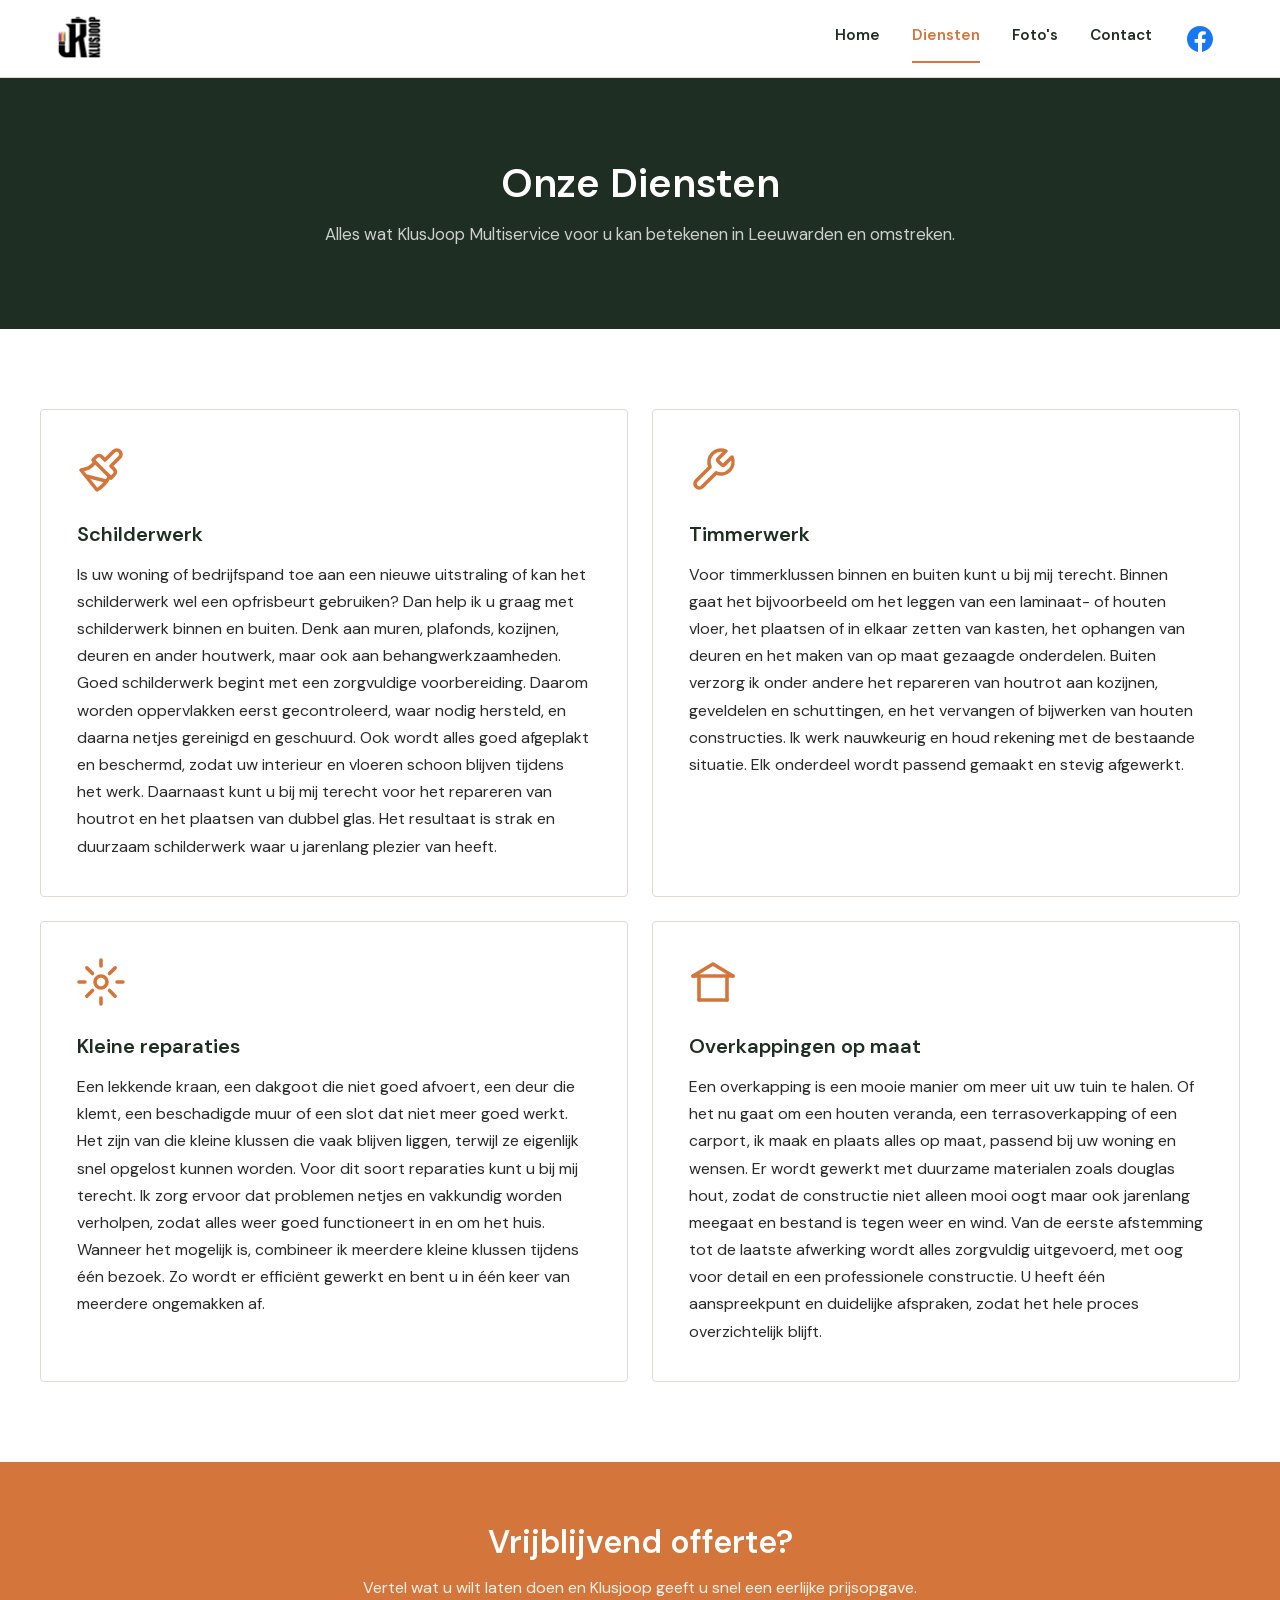
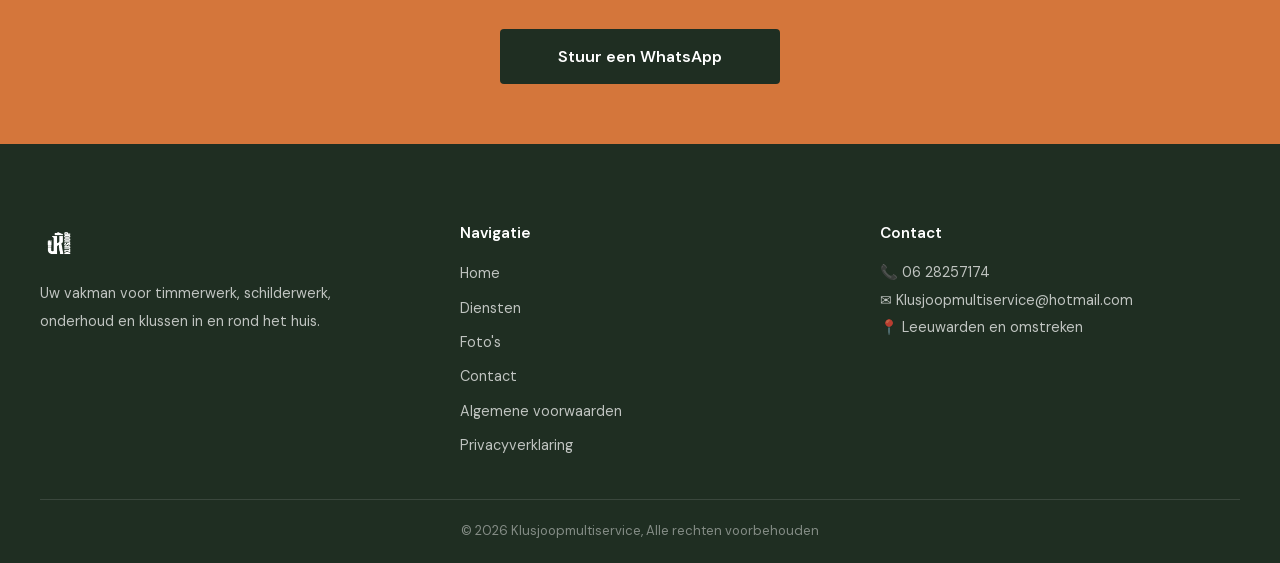
==== diensten.html @ 821d4076 "Initial commit — KlusJoop website productie-klaar - Statische HTML-website voor KlusJoop Multiservic" ====
<!DOCTYPE html>
<html lang="nl">
<head>
  <meta charset="UTF-8">
  <meta name="viewport" content="width=device-width, initial-scale=1.0">
  <meta name="description" content="KlusJoop biedt schilderwerk, timmerwerk, kleine reparaties en overkappingen in Leeuwarden. Vakwerk tegen eerlijke prijs. Vraag vrijblijvend een offerte aan.">
  <title>Schilderwerk &amp; Overkappingen in Leeuwarden | KlusJoop</title>
  <meta name="robots" content="index, follow">
  <link rel="canonical" href="https://klusjoop.nl/diensten.html">
  <meta property="og:type" content="website">
  <meta property="og:title" content="Diensten | KlusJoop Leeuwarden">
  <meta property="og:description" content="Schilderwerk, timmerwerk, overkappingen en reparaties in Leeuwarden. Vakwerk voor een eerlijke prijs.">
  <meta property="og:image" content="https://klusjoop.nl/images/logo.png">
  <meta property="og:url" content="https://klusjoop.nl/diensten.html">
  <link rel="icon" type="image/png" href="images/logo.png">
  <link rel="stylesheet" href="style.css">
  <script type="application/ld+json">
  {
    "@context": "https://schema.org",
    "@type": "HomeAndConstructionBusiness",
    "name": "KlusJoop Multiservice",
    "url": "https://klusjoop.nl",
    "telephone": "+31628257174",
    "email": "Klusjoopmultiservice@hotmail.com",
    "openingHours": "Mo-Fr 08:00-17:00",
    "address": {
      "@type": "PostalAddress",
      "addressLocality": "Leeuwarden",
      "addressCountry": "NL"
    },
    "areaServed": "Leeuwarden",
    "description": "KlusJoop Multiservice is uw vakman in Leeuwarden voor schilderwerk, timmerwerk en overkappingen.",
    "priceRange": "€€",
    "sameAs": ["https://www.facebook.com/p/Klus-Joop-61556157629900/"]
  }
  </script>
</head>
<body>

  <!-- NAVIGATIE -->
  <nav class="nav">
    <div class="nav-inner">
      <a href="index.html" class="nav-logo">
        <img src="images/logo.png" alt="KlusJoop logo — klusbedrijf in Leeuwarden" width="300" height="300">
      </a>
      <div class="nav-rechts">
        <ul class="nav-links">
          <li><a href="index.html">Home</a></li>
          <li><a href="diensten.html" class="actief">Diensten</a></li>
          <li><a href="projecten.html">Foto's</a></li>
          <li><a href="contact.html">Contact</a></li>
        </ul>
        <button class="hamburger" aria-label="Menu openen" aria-expanded="false" aria-controls="mobiel-menu">&#9776;</button>
        <a href="https://www.facebook.com/p/Klus-Joop-61556157629900/" class="nav-fb" target="_blank" rel="noopener noreferrer" aria-label="Klusjoop op Facebook">
          <svg xmlns="http://www.w3.org/2000/svg" viewBox="0 0 24 24" fill="currentColor" aria-hidden="true">
            <path d="M24 12.073c0-6.627-5.373-12-12-12s-12 5.373-12 12c0 5.99 4.388 10.954 10.125 11.854v-8.385H7.078v-3.47h3.047V9.43c0-3.007 1.792-4.669 4.533-4.669 1.312 0 2.686.235 2.686.235v2.953H15.83c-1.491 0-1.956.925-1.956 1.874v2.25h3.328l-.532 3.47h-2.796v8.385C19.612 23.027 24 18.062 24 12.073z"/>
          </svg>
        </a>
      </div>
    </div>
  </nav>

  <!-- Mobiel menu -->
  <div class="mobiel-menu" id="mobiel-menu" role="dialog" aria-modal="true" aria-label="Navigatiemenu">
    <button class="mobiel-sluiten" aria-label="Menu sluiten">&#10005;</button>
    <ul>
      <li><a href="index.html">Home</a></li>
      <li><a href="diensten.html" class="actief">Diensten</a></li>
      <li><a href="projecten.html">Foto's</a></li>
      <li><a href="contact.html">Contact</a></li>
      <li><a href="algemene-voorwaarden.html">Algemene voorwaarden</a></li>
    </ul>
  </div>

  <!-- PAGINA-HEADER -->
  <header class="pagina-header">
    <h1>Onze Diensten</h1>
    <p>Alles wat KlusJoop Multiservice voor u kan betekenen in Leeuwarden en omstreken.</p>
  </header>

  <!-- DIENSTEN UITGEBREID -->
  <section class="diensten-sectie">
    <div class="diensten-sectie-inner">

      <div class="dienst-uitgebreid">
        <svg xmlns="http://www.w3.org/2000/svg" viewBox="0 0 24 24" fill="none" stroke="currentColor" stroke-width="1.8" stroke-linecap="round" stroke-linejoin="round" aria-hidden="true">
          <path d="M18.37 2.63 14 7l-1.59-1.59a2 2 0 0 0-2.82 0L8 7l9 9 1.59-1.59a2 2 0 0 0 0-2.82L17 10l4.37-4.37a2.12 2.12 0 0 0-3-3z"/>
          <path d="M9 8c-2 3-4 3.5-7 4l8 10c2-1 6-5 6-7"/>
          <path d="M14.5 17.5 4.5 15"/>
        </svg>
        <h2>Schilderwerk</h2>
        <p>Is uw woning of bedrijfspand toe aan een nieuwe uitstraling of kan het schilderwerk wel een opfrisbeurt gebruiken? Dan help ik u graag met schilderwerk binnen en buiten. Denk aan muren, plafonds, kozijnen, deuren en ander houtwerk, maar ook aan behangwerkzaamheden. Goed schilderwerk begint met een zorgvuldige voorbereiding. Daarom worden oppervlakken eerst gecontroleerd, waar nodig hersteld, en daarna netjes gereinigd en geschuurd. Ook wordt alles goed afgeplakt en beschermd, zodat uw interieur en vloeren schoon blijven tijdens het werk. Daarnaast kunt u bij mij terecht voor het repareren van houtrot en het plaatsen van dubbel glas. Het resultaat is strak en duurzaam schilderwerk waar u jarenlang plezier van heeft.</p>
      </div>

      <div class="dienst-uitgebreid">
        <svg xmlns="http://www.w3.org/2000/svg" viewBox="0 0 24 24" fill="none" stroke="currentColor" stroke-width="1.8" stroke-linecap="round" stroke-linejoin="round" aria-hidden="true">
          <path d="M14.7 6.3a1 1 0 0 0 0 1.4l1.6 1.6a1 1 0 0 0 1.4 0l3.77-3.77a6 6 0 0 1-7.94 7.94l-6.91 6.91a2.12 2.12 0 0 1-3-3l6.91-6.91a6 6 0 0 1 7.94-7.94l-3.76 3.76z"/>
        </svg>
        <h2>Timmerwerk</h2>
        <p>Voor timmerklussen binnen en buiten kunt u bij mij terecht. Binnen gaat het bijvoorbeeld om het leggen van een laminaat- of houten vloer, het plaatsen of in elkaar zetten van kasten, het ophangen van deuren en het maken van op maat gezaagde onderdelen. Buiten verzorg ik onder andere het repareren van houtrot aan kozijnen, geveldelen en schuttingen, en het vervangen of bijwerken van houten constructies. Ik werk nauwkeurig en houd rekening met de bestaande situatie. Elk onderdeel wordt passend gemaakt en stevig afgewerkt.</p>
      </div>

      <div class="dienst-uitgebreid">
        <svg xmlns="http://www.w3.org/2000/svg" viewBox="0 0 24 24" fill="none" stroke="currentColor" stroke-width="1.8" stroke-linecap="round" stroke-linejoin="round" aria-hidden="true">
          <circle cx="12" cy="12" r="3"/>
          <path d="M19.07 4.93 16.24 7.76M4.93 4.93l2.83 2.83m8.49 8.49 2.83 2.83M4.93 19.07l2.83-2.83"/>
          <path d="M12 1v3m0 16v3M1 12h3m16 0h3"/>
        </svg>
        <h2>Kleine reparaties</h2>
        <p>Een lekkende kraan, een dakgoot die niet goed afvoert, een deur die klemt, een beschadigde muur of een slot dat niet meer goed werkt. Het zijn van die kleine klussen die vaak blijven liggen, terwijl ze eigenlijk snel opgelost kunnen worden. Voor dit soort reparaties kunt u bij mij terecht. Ik zorg ervoor dat problemen netjes en vakkundig worden verholpen, zodat alles weer goed functioneert in en om het huis. Wanneer het mogelijk is, combineer ik meerdere kleine klussen tijdens één bezoek. Zo wordt er efficiënt gewerkt en bent u in één keer van meerdere ongemakken af.</p>
      </div>


      <div class="dienst-uitgebreid">
        <svg xmlns="http://www.w3.org/2000/svg" viewBox="0 0 24 24" fill="none" stroke="currentColor" stroke-width="1.8" stroke-linecap="round" stroke-linejoin="round" aria-hidden="true">
          <path d="M2 9l10-6 10 6"/>
          <line x1="2" y1="9" x2="22" y2="9"/>
          <line x1="5" y1="9" x2="5" y2="21"/>
          <line x1="19" y1="9" x2="19" y2="21"/>
          <line x1="5" y1="21" x2="19" y2="21"/>
        </svg>
        <h2>Overkappingen op maat</h2>
        <p>Een overkapping is een mooie manier om meer uit uw tuin te halen. Of het nu gaat om een houten veranda, een terrasoverkapping of een carport, ik maak en plaats alles op maat, passend bij uw woning en wensen. Er wordt gewerkt met duurzame materialen zoals douglas hout, zodat de constructie niet alleen mooi oogt maar ook jarenlang meegaat en bestand is tegen weer en wind. Van de eerste afstemming tot de laatste afwerking wordt alles zorgvuldig uitgevoerd, met oog voor detail en een professionele constructie. U heeft één aanspreekpunt en duidelijke afspraken, zodat het hele proces overzichtelijk blijft.</p>
      </div>

    </div>
  </section>

  <!-- CTA -->
  <section class="diensten-cta">
    <h2>Vrijblijvend offerte?</h2>
    <p>Vertel wat u wilt laten doen en Klusjoop geeft u snel een eerlijke prijsopgave.</p>
    <a href="https://wa.me/31628257174" class="btn" target="_blank" rel="noopener noreferrer" style="background-color:var(--kleur-primair);color:#fff;max-width:280px;margin:0 auto;">Stuur een WhatsApp</a>
  </section>

  <!-- FOOTER -->
  <footer class="footer">
    <div class="footer-inner">
      <div class="footer-kolom">
        <div class="footer-logo">
          <img src="images/logo.png" alt="KlusJoop logo — klusbedrijf in Leeuwarden" width="300" height="300">
        </div>
        <p>Uw vakman voor timmerwerk, schilderwerk, onderhoud en klussen in en rond het huis.</p>
      </div>
      <div class="footer-kolom">
        <h4>Navigatie</h4>
        <ul>
          <li><a href="index.html">Home</a></li>
          <li><a href="diensten.html">Diensten</a></li>
          <li><a href="projecten.html">Foto's</a></li>
          <li><a href="contact.html">Contact</a></li>
          <li><a href="algemene-voorwaarden.html">Algemene voorwaarden</a></li>
          <li><a href="privacyverklaring.html">Privacyverklaring</a></li>
        </ul>
      </div>
      <div class="footer-kolom">
        <h4>Contact</h4>
        <p>&#128222; 06 28257174</p>
        <p>&#9993; Klusjoopmultiservice@hotmail.com</p>
        <p>&#128205; Leeuwarden en omstreken</p>
      </div>
    </div>
    <div class="footer-bottom">
      &copy; <span id="jaar"></span> Klusjoopmultiservice, Alle rechten voorbehouden
    </div>
  </footer>

  <script src="script.js"></script>
<script>document.getElementById("jaar").textContent = new Date().getFullYear();</script>
</body>
</html>
---- style.css ----
/* ===========================================
   KLUSJOOP — STYLESHEET
   Mobile-first, vanilla CSS3
   =========================================== */

/* --- Zelfgehoste fonts (AVG-compliant, geen Google Fonts CDN) --- */
@font-face {
  font-family: 'DM Sans';
  font-style: normal;
  font-weight: 400;
  font-display: swap;
  src: url('fonts/dm-sans-latin-ext.woff2') format('woff2');
  unicode-range: U+0100-02BA, U+02BD-02C5, U+02C7-02CC, U+02CE-02D7, U+02DD-02FF, U+0304, U+0308, U+0329, U+1D00-1DBF, U+1E00-1E9F, U+1EF2-1EFF, U+2020, U+20A0-20AB, U+20AD-20C0, U+2113, U+2C60-2C7F, U+A720-A7FF;
}
@font-face {
  font-family: 'DM Sans';
  font-style: normal;
  font-weight: 400;
  font-display: swap;
  src: url('fonts/dm-sans-latin.woff2') format('woff2');
  unicode-range: U+0000-00FF, U+0131, U+0152-0153, U+02BB-02BC, U+02C6, U+02DA, U+02DC, U+0304, U+0308, U+0329, U+2000-206F, U+20AC, U+2122, U+2191, U+2193, U+2212, U+2215, U+FEFF, U+FFFD;
}
@font-face {
  font-family: 'DM Sans';
  font-style: normal;
  font-weight: 600;
  font-display: swap;
  src: url('fonts/dm-sans-latin-ext.woff2') format('woff2');
  unicode-range: U+0100-02BA, U+02BD-02C5, U+02C7-02CC, U+02CE-02D7, U+02DD-02FF, U+0304, U+0308, U+0329, U+1D00-1DBF, U+1E00-1E9F, U+1EF2-1EFF, U+2020, U+20A0-20AB, U+20AD-20C0, U+2113, U+2C60-2C7F, U+A720-A7FF;
}
@font-face {
  font-family: 'DM Sans';
  font-style: normal;
  font-weight: 600;
  font-display: swap;
  src: url('fonts/dm-sans-latin.woff2') format('woff2');
  unicode-range: U+0000-00FF, U+0131, U+0152-0153, U+02BB-02BC, U+02C6, U+02DA, U+02DC, U+0304, U+0308, U+0329, U+2000-206F, U+20AC, U+2122, U+2191, U+2193, U+2212, U+2215, U+FEFF, U+FFFD;
}

/* --- Custom Properties --- */
:root {
  --kleur-achtergrond: #FFFFFF;
  --kleur-primair:     #1F2E22;
  --kleur-accent:      #D4763B;
  --kleur-tekst:       #2A2A2A;
  --kleur-licht:       #F5F2ED;
  --kleur-nav:         #FFFFFF;
  --kleur-nav-tekst:   #1F2E22;
  --kleur-donker:      #1F2E22;
  --container-max:     1200px;
}

/* --- Reset & Base --- */
*, *::before, *::after {
  box-sizing: border-box;
  margin: 0;
  padding: 0;
}

html {
  scroll-behavior: smooth;
}

body {
  font-family: 'DM Sans', sans-serif;
  font-size: 16px;
  line-height: 1.7;
  color: var(--kleur-tekst);
  background-color: var(--kleur-achtergrond);
  overflow-x: hidden;
}

img {
  max-width: 100%;
  height: auto;
  display: block;
}

a {
  text-decoration: none;
  color: inherit;
}

ul { list-style: none; }

h1, h2, h3, h4 {
  line-height: 1.25;
  color: var(--kleur-primair);
}

h1 { font-size: 1.8rem; font-weight: 600; }
h2 { font-size: 1.5rem; font-weight: 600; }
h3 { font-size: 1.15rem; font-weight: 600; }

/* --- Container --- */
.container {
  width: 100%;
  max-width: var(--container-max);
  margin: 0 auto;
  padding: 0 20px;
}

/* --- Buttons --- */
.btn {
  display: inline-flex;
  align-items: center;
  justify-content: center;
  padding: 14px 28px;
  border-radius: 4px;
  font-family: 'DM Sans', sans-serif;
  font-size: 1rem;
  font-weight: 600;
  cursor: pointer;
  border: none;
  text-align: center;
  min-height: 48px;
  width: 100%;
  transition: opacity 0.2s ease;
}

.btn:hover { opacity: 0.85; }

.btn-primair {
  background-color: var(--kleur-accent);
  color: #FFFFFF;
}

.btn-secundair {
  background-color: transparent;
  color: #FFFFFF;
  border: 2px solid #FFFFFF;
}

/* ===========================================
   NAVIGATIE
   =========================================== */

.nav {
  position: sticky;
  top: 0;
  z-index: 1000;
  background-color: var(--kleur-nav);
  border-bottom: 1px solid #E0DAD2;
}

.nav-inner {
  max-width: var(--container-max);
  margin: 0 auto;
  padding: 0 20px 0 4px;
  display: flex;
  align-items: center;
  justify-content: space-between;
  height: 77px;
}

.nav-logo img {
  height: 74px;
  width: auto;
}

.nav-rechts {
  display: flex;
  align-items: center;
  gap: 4px;
}

.nav-links { display: none; }

.nav-fb {
  display: flex;
  align-items: center;
  justify-content: center;
  min-height: 48px;
  min-width: 40px;
  color: #1877F2;
  border-radius: 4px;
  margin-left: 24px;
  transition: opacity 0.2s;
}

.nav-fb:hover { opacity: 0.75; }

.nav-fb svg {
  width: 26px;
  height: 26px;
}

.hamburger {
  background: none;
  border: none;
  cursor: pointer;
  font-size: 1.6rem;
  color: var(--kleur-nav-tekst);
  min-height: 48px;
  min-width: 48px;
  display: flex;
  align-items: center;
  justify-content: flex-end;
}

/* Mobile fullscreen menu */
.mobiel-menu {
  position: fixed;
  inset: 0;
  background-color: var(--kleur-primair);
  z-index: 2000;
  display: flex;
  flex-direction: column;
  align-items: center;
  justify-content: center;
  transform: translateY(-100%);
  transition: transform 0.35s cubic-bezier(0.4, 0, 0.2, 1);
}

.mobiel-menu.open { transform: translateY(0); }

.mobiel-sluiten {
  position: absolute;
  top: 16px;
  right: 20px;
  background: none;
  border: none;
  color: #FFFFFF;
  font-size: 2rem;
  cursor: pointer;
  min-height: 48px;
  min-width: 48px;
  display: flex;
  align-items: center;
  justify-content: center;
}

.mobiel-menu ul {
  display: flex;
  flex-direction: column;
  align-items: center;
  gap: 36px;
}

.mobiel-menu ul a {
  color: #FFFFFF;
  font-size: 1.5rem;
  font-weight: 600;
  min-height: 48px;
  display: flex;
  align-items: center;
  transition: color 0.2s;
}

.mobiel-menu ul a.actief,
.mobiel-menu ul a:hover { color: var(--kleur-accent); }

/* ===========================================
   HERO
   =========================================== */

.hero {
  position: relative;
  min-height: 85vh;
  background-color: #1F2E22;
  display: flex;
  align-items: center;
  overflow: hidden;
}

.hero-bg {
  position: absolute;
  inset: 0;
  background-size: cover;
  background-position: center 30%;
  opacity: 0.75;
  filter: brightness(1.1) contrast(1.05) saturate(1.15);
}

.hero-content {
  position: relative;
  z-index: 1;
  width: 100%;
  max-width: var(--container-max);
  margin: 0 auto;
  padding: 80px 20px;
}

.hero-tekst {
  display: inline-block;
  background: rgba(0, 0, 0, 0.45);
  backdrop-filter: blur(4px);
  -webkit-backdrop-filter: blur(4px);
  border-radius: 12px;
  padding: 36px 40px;
  max-width: 620px;
}

.hero-label {
  display: inline-block;
  color: var(--kleur-accent);
  font-size: 1.05rem;
  font-weight: 600;
  letter-spacing: 0.08em;
  margin-bottom: 16px;
}

.hero h1 {
  color: #FFFFFF;
  margin-bottom: 20px;
}

.hero-subtitel {
  color: rgba(255,255,255,0.82);
  font-size: 1.1rem;
  margin-bottom: 40px;
  max-width: 540px;
}

.hero-knoppen {
  display: flex;
  flex-direction: column;
  gap: 12px;
}

/* ===========================================
   INTRODUCTIE
   =========================================== */

.intro {
  background-color: #FFFFFF;
  padding: 60px 20px;
}

.intro-inner {
  max-width: var(--container-max);
  margin: 0 auto;
  display: flex;
  flex-direction: column;
  gap: 40px;
}

.intro-tekst h2 { margin-bottom: 20px; }

.intro-tekst p {
  margin-bottom: 16px;
  color: var(--kleur-tekst);
}

.intro-tekst p:last-child { margin-bottom: 0; }

.intro-afbeelding img {
  width: 100%;
  border: 1px solid #E0DAD2;
  border-radius: 4px;
}

/* ===========================================
   USP-BALK
   =========================================== */

.usp {
  background-color: var(--kleur-licht);
  padding: 60px 20px;
}

.usp-inner {
  max-width: var(--container-max);
  margin: 0 auto;
  display: flex;
  flex-direction: column;
  gap: 40px;
}

.usp-blok {
  display: flex;
  flex-direction: column;
  gap: 12px;
}

.usp-blok svg {
  width: 44px;
  height: 44px;
  color: var(--kleur-accent);
  flex-shrink: 0;
}

.usp-blok h3 { color: var(--kleur-primair); }

.usp-blok p {
  color: var(--kleur-tekst);
  font-size: 0.95rem;
}

/* ===========================================
   DIENSTEN PREVIEW
   =========================================== */

.diensten-preview {
  background-color: #FFFFFF;
  padding: 60px 20px;
}

.diensten-preview-inner {
  max-width: var(--container-max);
  margin: 0 auto;
}

.diensten-preview > .diensten-preview-inner > h2,
.diensten-preview-inner h2 { margin-bottom: 40px; }

.diensten-grid {
  display: grid;
  grid-template-columns: 1fr;
  gap: 16px;
  margin-bottom: 40px;
}

.dienst-kaart {
  background: #FFFFFF;
  border: 1px solid #E0DAD2;
  padding: 32px;
  border-radius: 4px;
}

.dienst-kaart svg {
  width: 40px;
  height: 40px;
  color: var(--kleur-accent);
  margin-bottom: 16px;
}

.dienst-kaart h3 {
  margin-bottom: 8px;
  color: var(--kleur-primair);
}

.dienst-kaart p {
  font-size: 0.9rem;
  color: var(--kleur-tekst);
}

.diensten-preview-cta { text-align: center; }

/* ===========================================
   PROJECTEN PREVIEW
   =========================================== */

.projecten-preview {
  background-color: var(--kleur-licht);
  padding: 60px 20px;
}

.projecten-preview-inner {
  max-width: var(--container-max);
  margin: 0 auto;
}

.projecten-preview-inner h2 { margin-bottom: 40px; }

.projecten-grid {
  display: grid;
  grid-template-columns: 1fr;
  gap: 16px;
  margin-bottom: 40px;
}

.project-foto {
  aspect-ratio: 1/1;
  overflow: hidden;
  border-radius: 4px;
}

.project-foto img {
  width: 100%;
  height: 100%;
  object-fit: cover;
  transition: transform 0.3s ease;
}

.project-foto:hover img { transform: scale(1.04); }

.projecten-preview-cta { text-align: center; }

/* ===========================================
   CTA-BALK
   =========================================== */

.cta-balk {
  background-color: var(--kleur-primair);
  padding: 60px 20px;
  text-align: center;
}

.cta-balk h2 {
  color: #FFFFFF;
  margin-bottom: 12px;
}

.cta-balk p {
  color: rgba(255,255,255,0.8);
  margin-bottom: 32px;
}

/* ===========================================
   FOOTER
   =========================================== */

.footer {
  background-color: var(--kleur-primair);
  padding: 60px 20px 0;
}

.footer-inner {
  max-width: var(--container-max);
  margin: 0 auto;
  display: flex;
  flex-direction: column;
  gap: 40px;
}

.footer-logo img {
  height: 40px;
  width: auto;
  margin-bottom: 16px;
  filter: brightness(0) invert(1);
}

.footer-kolom p,
.footer-kolom a {
  color: rgba(255,255,255,0.72);
  font-size: 0.9rem;
  line-height: 1.9;
}

.footer-kolom h4 {
  color: #FFFFFF;
  font-size: 0.95rem;
  margin-bottom: 16px;
  font-weight: 600;
}

.footer-kolom ul {
  display: flex;
  flex-direction: column;
  gap: 6px;
}

.footer-kolom ul a:hover { color: var(--kleur-accent); }

.footer-bottom {
  max-width: var(--container-max);
  margin: 0 auto;
  border-top: 1px solid rgba(255,255,255,0.12);
  margin-top: 40px;
  padding: 20px 0;
  text-align: center;
  font-size: 0.82rem;
  color: rgba(255,255,255,0.45);
}

/* ===========================================
   PAGINA-HEADER (subpagina's)
   =========================================== */

.pagina-header {
  background-color: var(--kleur-primair);
  padding: 60px 20px;
  text-align: center;
}

.pagina-header h1 { color: #FFFFFF; }

.pagina-header p {
  color: rgba(255,255,255,0.78);
  margin-top: 12px;
  font-size: 1.05rem;
}

/* ===========================================
   DIENSTEN PAGINA
   =========================================== */

.diensten-sectie {
  background-color: #FFFFFF;
  padding: 60px 20px;
}

.diensten-sectie-inner {
  max-width: var(--container-max);
  margin: 0 auto;
  display: grid;
  grid-template-columns: 1fr;
  gap: 24px;
}

.dienst-uitgebreid {
  background: #FFFFFF;
  border: 1px solid #E0DAD2;
  padding: 36px;
  border-radius: 4px;
}

.dienst-uitgebreid svg {
  width: 48px;
  height: 48px;
  color: var(--kleur-accent);
  margin-bottom: 20px;
}

.dienst-uitgebreid h2 {
  font-size: 1.25rem;
  margin-bottom: 14px;
  color: var(--kleur-primair);
}

.diensten-cta {
  background-color: var(--kleur-accent);
  padding: 60px 20px;
  text-align: center;
}

.diensten-cta h2 {
  color: #FFFFFF;
  margin-bottom: 12px;
}

.diensten-cta p {
  color: rgba(255,255,255,0.9);
  margin-bottom: 28px;
}

/* ===========================================
   PROJECTEN PAGINA
   =========================================== */

.projecten-sectie {
  background-color: #f5f5f3;
  padding: 40px 20px 60px;
}

.projecten-sectie-inner {
  max-width: var(--container-max);
  margin: 0 auto;
}

.projecten-volledig-grid {
  display: grid;
  grid-template-columns: 1fr;
  gap: 12px;
}

.project-item {
  overflow: hidden;
  border-radius: 6px;
  cursor: pointer;
  aspect-ratio: 4/3;
  position: relative;
}

.project-item img {
  width: 100%;
  height: 100%;
  object-fit: cover;
  display: block;
  transition: transform 0.35s ease;
}

.project-item:hover img { transform: scale(1.05); }

.project-item:focus,
.project-item:focus-visible {
  outline: 3px solid var(--kleur-accent);
  outline-offset: 3px;
}

.projecten-categorie {
  margin-bottom: 80px;
  background: #fff;
  border: 1px solid #e0ddd8;
  border-radius: 10px;
  padding: 36px 36px 48px;
  box-shadow: 0 2px 10px rgba(0,0,0,0.05);
}

.categorie-titel {
  font-size: 1.25rem;
  font-weight: 600;
  color: var(--kleur-donker);
  margin-top: 0;
  margin-bottom: 20px;
  padding-bottom: 12px;
  border-bottom: 2px solid var(--kleur-accent);
  letter-spacing: 0.01em;
}

.project-placeholder {
  background-color: #f0f0f0;
  border-radius: 4px;
  aspect-ratio: 4/3;
  display: flex;
  align-items: center;
  justify-content: center;
  color: #999;
  font-size: 0.9rem;
  border: 2px dashed #ccc;
}

/* ===========================================
   LIGHTBOX
   =========================================== */

.lightbox {
  display: none;
  position: fixed;
  inset: 0;
  background: rgba(0,0,0,0.93);
  z-index: 9999;
  align-items: center;
  justify-content: center;
}

.lightbox.open { display: flex; }

.lightbox-img {
  max-width: 90vw;
  max-height: 85vh;
  object-fit: contain;
  border-radius: 4px;
}

.lightbox-sluiten {
  position: absolute;
  top: 16px;
  right: 20px;
  background: none;
  border: none;
  color: #FFFFFF;
  font-size: 2rem;
  cursor: pointer;
  min-height: 48px;
  min-width: 48px;
  display: flex;
  align-items: center;
  justify-content: center;
}

.lightbox-pijl {
  position: absolute;
  top: 50%;
  transform: translateY(-50%);
  background: rgba(255,255,255,0.12);
  border: none;
  color: #FFFFFF;
  font-size: 2rem;
  cursor: pointer;
  min-height: 56px;
  min-width: 48px;
  display: flex;
  align-items: center;
  justify-content: center;
  border-radius: 4px;
  transition: background 0.2s;
}

.lightbox-pijl:hover { background: rgba(255,255,255,0.28); }
.lightbox-pijl.links  { left: 12px; }
.lightbox-pijl.rechts { right: 12px; }

/* ===========================================
   CONTACT PAGINA
   =========================================== */

.contact-sectie {
  background-color: #FFFFFF;
  padding: 60px 20px;
}

.contact-inner {
  max-width: var(--container-max);
  margin: 0 auto;
  display: flex;
  flex-direction: column;
  gap: 40px;
}

.contact-formulier h2 { margin-bottom: 24px; }

.formulier-veld {
  display: flex;
  flex-direction: column;
  margin-bottom: 20px;
}

.formulier-veld label {
  font-weight: 600;
  font-size: 0.9rem;
  color: var(--kleur-primair);
  margin-bottom: 6px;
}

.formulier-veld input,
.formulier-veld textarea {
  border: 1px solid #E0DAD2;
  border-radius: 4px;
  padding: 12px 16px;
  font-family: 'DM Sans', sans-serif;
  font-size: 1rem;
  color: var(--kleur-tekst);
  min-height: 48px;
  background-color: #FFFFFF;
  transition: border-color 0.2s;
}

.formulier-veld input:focus,
.formulier-veld textarea:focus {
  outline: 2px solid var(--kleur-accent);
  outline-offset: 2px;
  border-color: var(--kleur-accent);
}

.formulier-veld textarea {
  min-height: unset;
  resize: vertical;
}

.contact-info {
  background-color: var(--kleur-licht);
  padding: 40px;
  border-radius: 4px;
}

.contact-info h3 {
  margin-bottom: 20px;
  color: var(--kleur-primair);
}

.contact-info .btn { margin-bottom: 28px; }

.contact-gegevens {
  display: flex;
  flex-direction: column;
  gap: 10px;
  font-size: 0.95rem;
  color: var(--kleur-tekst);
}

/* ===========================================
   TABLET — min-width: 768px
   =========================================== */

@media (min-width: 768px) {
  h1 { font-size: 2.2rem; }
  h2 { font-size: 1.8rem; }

  .hamburger { display: none; }

  .nav-links {
    display: flex;
    align-items: center;
    gap: 32px;
  }

  .nav-links a {
    color: var(--kleur-nav-tekst);
    font-weight: 600;
    font-size: 0.95rem;
    padding-bottom: 4px;
    border-bottom: 2px solid transparent;
    min-height: 48px;
    display: flex;
    align-items: center;
    transition: color 0.2s, border-color 0.2s;
  }

  .nav-links a:hover,
  .nav-links a.actief {
    color: var(--kleur-accent);
    border-bottom-color: var(--kleur-accent);
  }

  .hero-knoppen {
    flex-direction: row;
    max-width: 460px;
  }

  .hero-knoppen .btn { width: auto; }

  .intro { padding: 80px 20px; }
  .intro-inner {
    flex-direction: row;
    gap: 60px;
    align-items: center;
  }
  .intro-tekst  { flex: 1; }
  .intro-afbeelding { flex: 0 0 36%; }

  .usp { padding: 80px 20px; }
  .usp-inner { flex-direction: row; gap: 40px; }
  .usp-blok  { flex: 1; }

  .diensten-preview { padding: 80px 20px; }
  .diensten-grid { grid-template-columns: repeat(2, 1fr); }

  .projecten-preview { padding: 80px 20px; }
  .projecten-grid { grid-template-columns: repeat(2, 1fr); }

  .cta-balk { padding: 80px 20px; }

  .footer { padding: 80px 20px 0; }
  .footer-inner {
    flex-direction: row;
    gap: 60px;
  }
  .footer-kolom { flex: 1; }

  .pagina-header { padding: 80px 20px; }

  .diensten-sectie { padding: 80px 20px; }
  .diensten-sectie-inner { grid-template-columns: repeat(2, 1fr); }

  .projecten-sectie { padding: 40px 32px 60px; }
  .projecten-volledig-grid { grid-template-columns: repeat(2, 1fr); gap: 14px; }
  .projecten-categorie { padding: 32px; }

  .contact-sectie { padding: 80px 20px; }
  .contact-inner { flex-direction: row; align-items: flex-start; }
  .contact-formulier { flex: 0 0 58%; }
  .contact-info { flex: 1; }
}

/* ===========================================
   DESKTOP — min-width: 1024px
   =========================================== */

@media (min-width: 1024px) {
  h1 { font-size: 2.5rem; }
  h2 { font-size: 2rem; }

  .diensten-grid { grid-template-columns: repeat(4, 1fr); }
  .projecten-grid { grid-template-columns: repeat(3, 1fr); }
  .projecten-volledig-grid { grid-template-columns: repeat(3, 1fr); gap: 16px; }
}
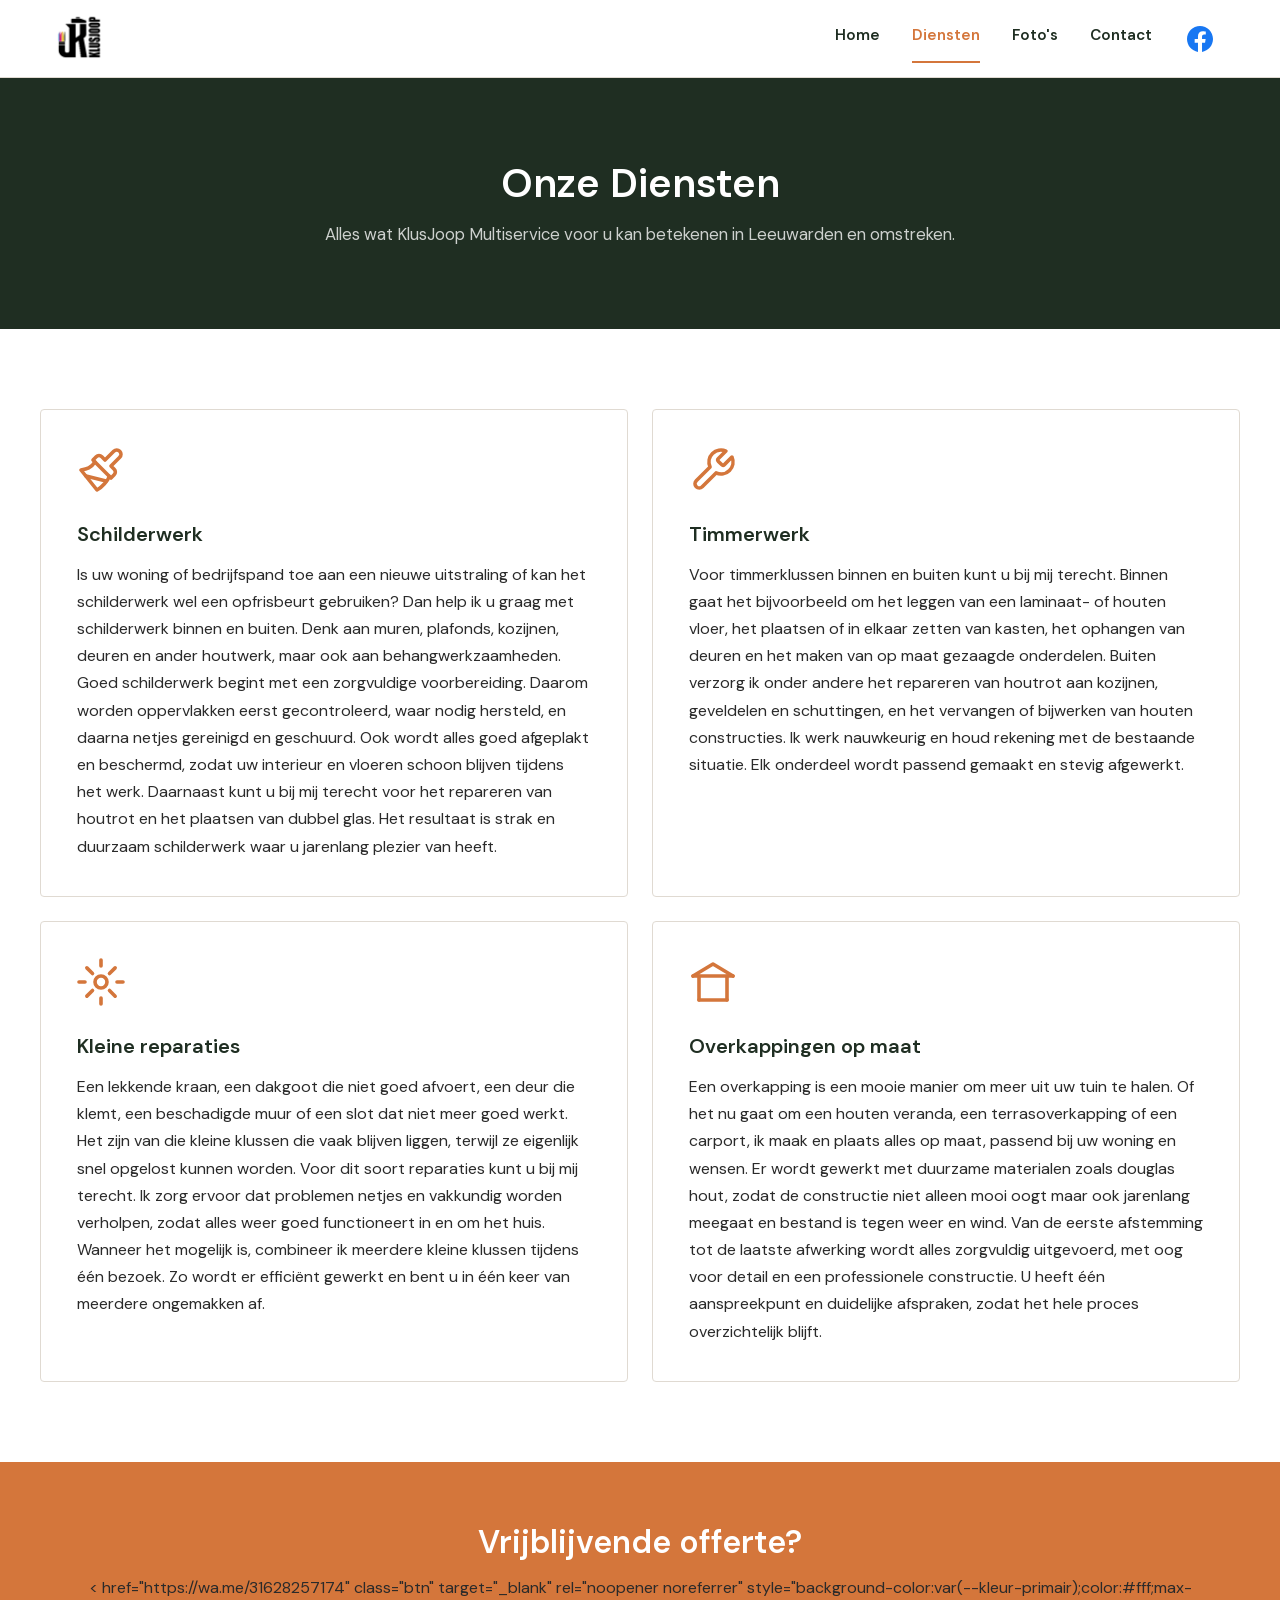
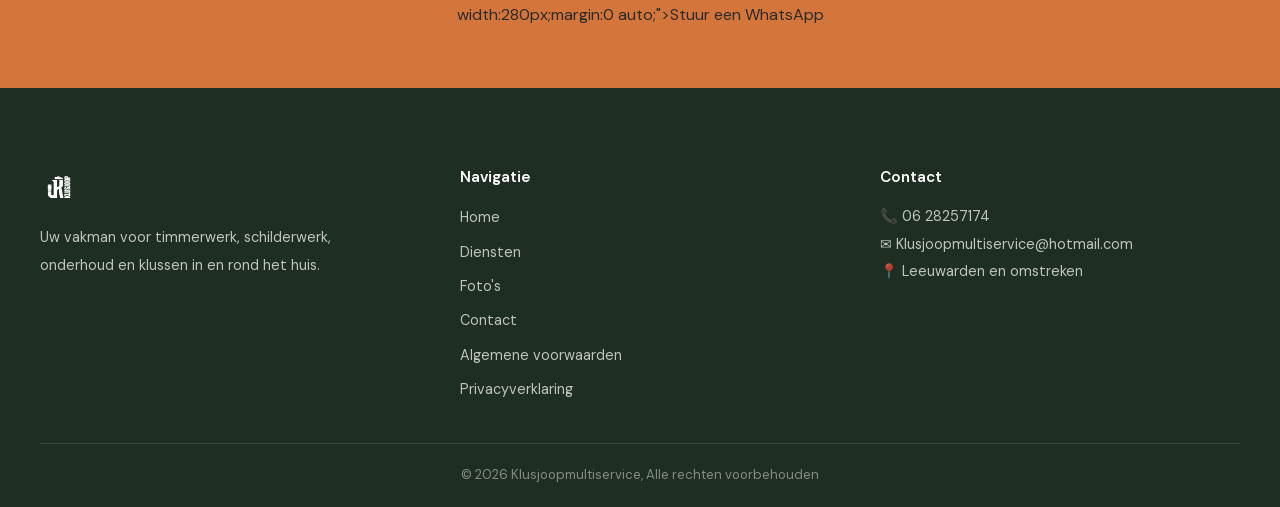
==== commit cbcd0b9f: "Fix: heading 'Vrijblijvende offerte?' en subtekst verwijderd op diensten-pagina Co-Authored-By: Clau" ====
--- a/diensten.html
+++ b/diensten.html
@@ -128,9 +128,8 @@
 
   <!-- CTA -->
   <section class="diensten-cta">
-    <h2>Vrijblijvend offerte?</h2>
-    <p>Vertel wat u wilt laten doen en Klusjoop geeft u snel een eerlijke prijsopgave.</p>
-    <a href="https://wa.me/31628257174" class="btn" target="_blank" rel="noopener noreferrer" style="background-color:var(--kleur-primair);color:#fff;max-width:280px;margin:0 auto;">Stuur een WhatsApp</a>
+    <h2>Vrijblijvende offerte?</h2>
+    < href="https://wa.me/31628257174" class="btn" target="_blank" rel="noopener noreferrer" style="background-color:var(--kleur-primair);color:#fff;max-width:280px;margin:0 auto;">Stuur een WhatsApp</a>
   </section>
 
   <!-- FOOTER -->
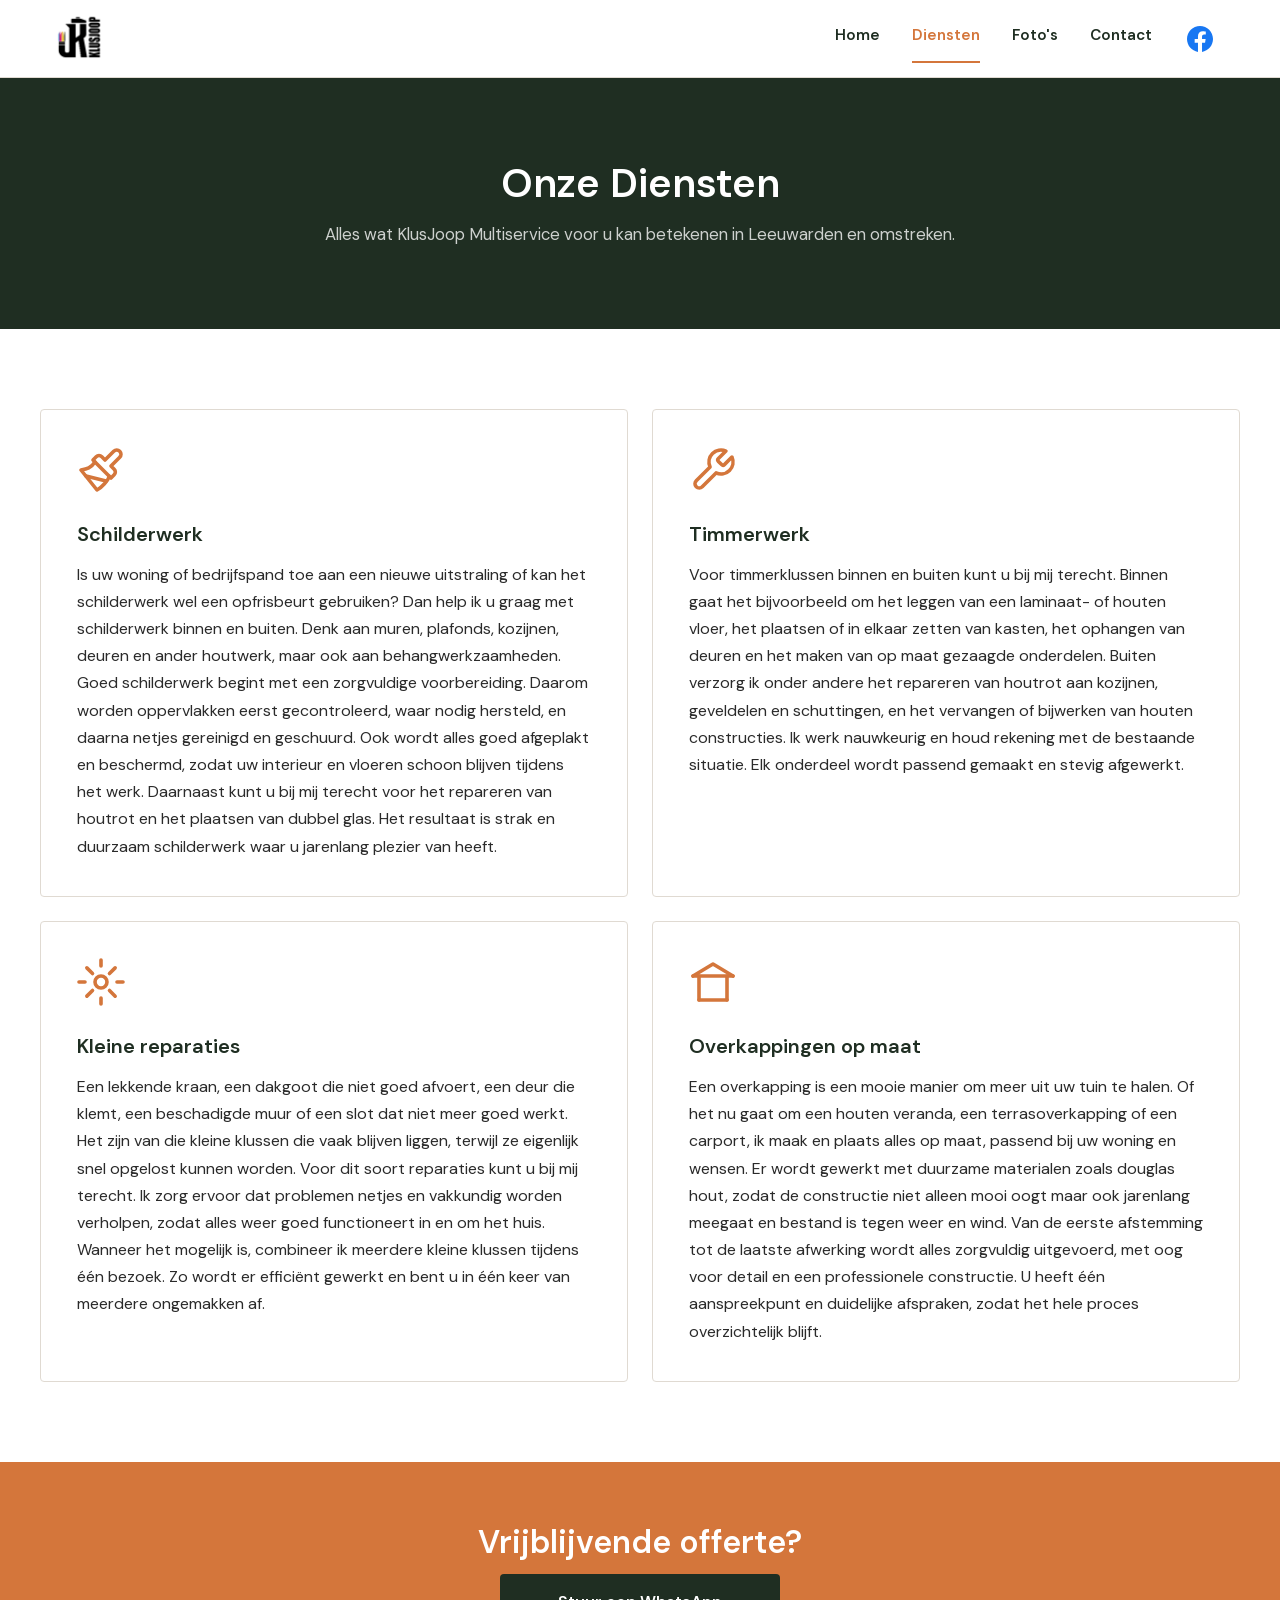
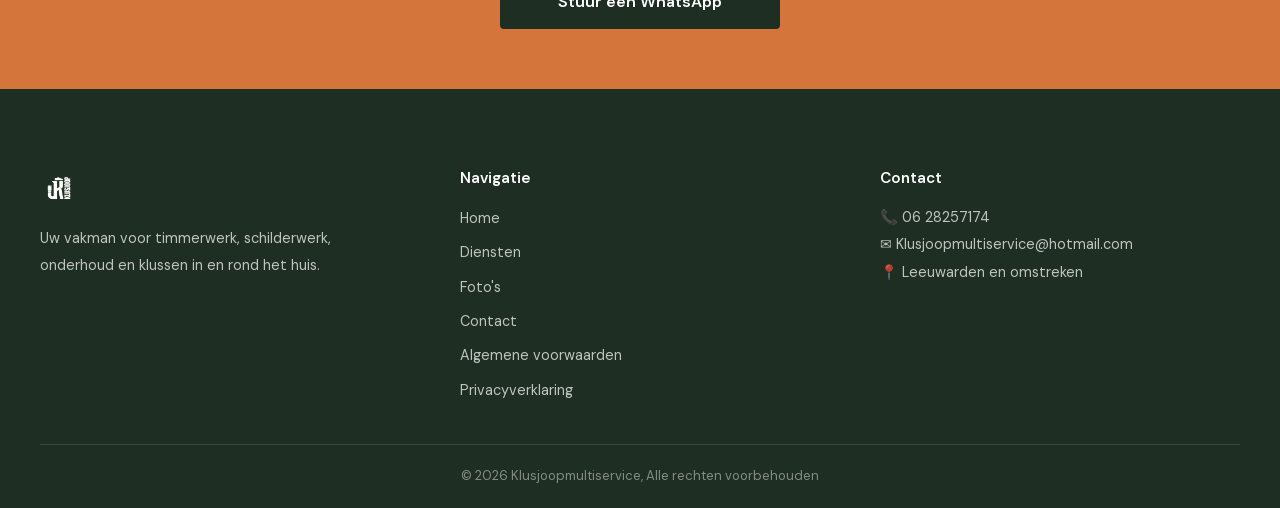
==== commit 127e5005: "Fix: herstel ontbrekende 'a' tag bij WhatsApp-knop op dienstenpagina Co-Authored-By: Claude Sonnet 4" ====
--- a/diensten.html
+++ b/diensten.html
@@ -129,7 +129,7 @@
   <!-- CTA -->
   <section class="diensten-cta">
     <h2>Vrijblijvende offerte?</h2>
-    < href="https://wa.me/31628257174" class="btn" target="_blank" rel="noopener noreferrer" style="background-color:var(--kleur-primair);color:#fff;max-width:280px;margin:0 auto;">Stuur een WhatsApp</a>
+    <a href="https://wa.me/31628257174" class="btn" target="_blank" rel="noopener noreferrer" style="background-color:var(--kleur-primair);color:#fff;max-width:280px;margin:0 auto;">Stuur een WhatsApp</a>
   </section>
 
   <!-- FOOTER -->
